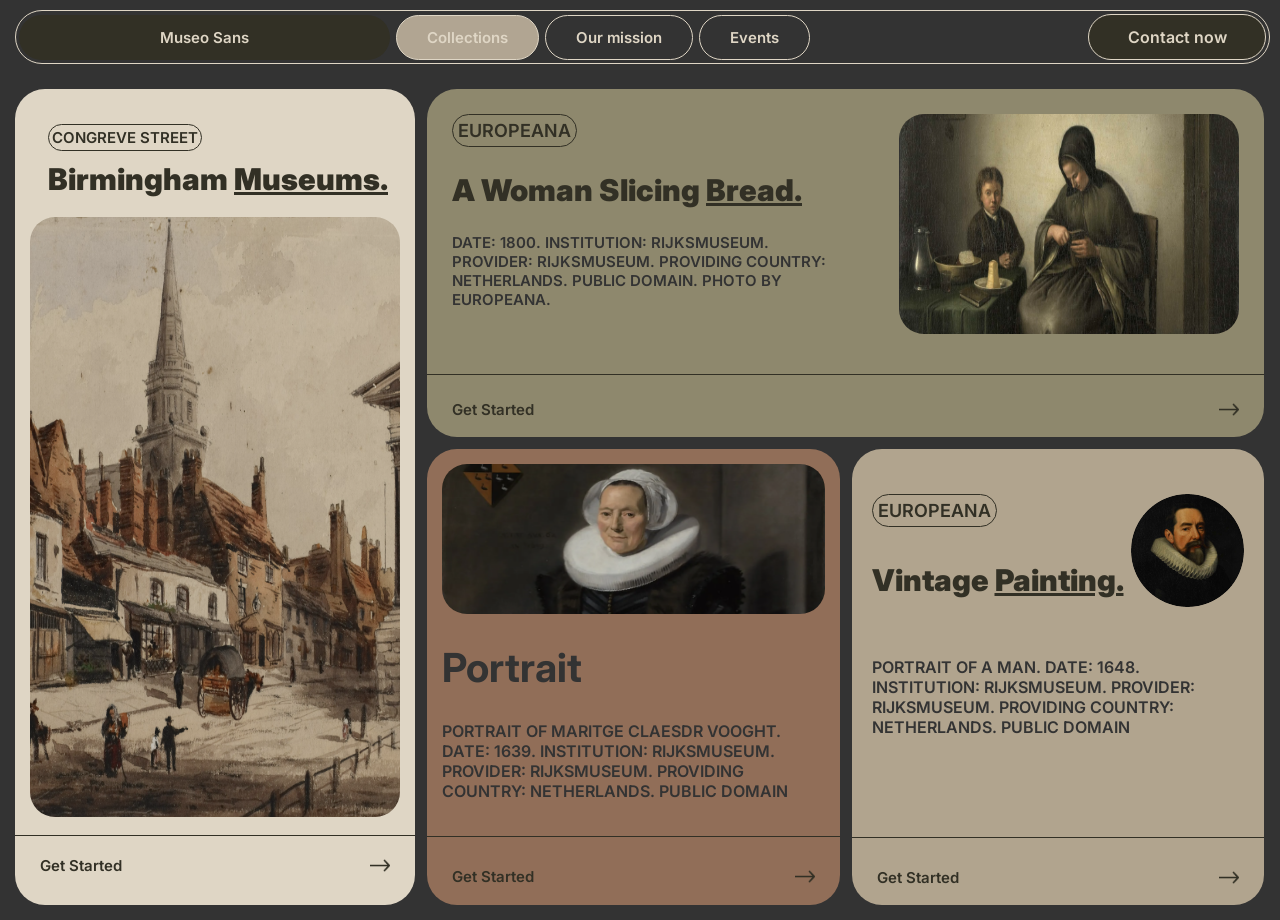
==== flexbox/F1-Module-test/f1-module-test/index.html @ c5e2706a "module test" ====
<!DOCTYPE html>
<html lang="en">
<head>
    <meta charset="UTF-8">
    <meta http-equiv="X-UA-Compatible" content="IE=edge">
    <meta name="viewport" content="width=device-width, initial-scale=1.0">
    <title>Module Test</title>
    <link rel="stylesheet" href="./style.css">
</head>
<body>
    <nav class="navbar">
        <div class="left-nav">
            <span class="item1">Museo Sans</span>
            <div class="item2">Collections</div>
            <div class="item3">Our mission</div>
            <div class="item3">Events</div>

        </div>
        <div class="right-nav">
            <div>Contact now</div>
        </div>
    </nav>
    <section class="container">
        <div class="sidebar">
            <span>CONGREVE STREET</span>
            <h2>Birmingham </h2>
            <div id="img">
                <img id="img1" src="./sidebar.png" alt="painting">
            </div>
            <div class="line"></div>
            <div class="mid-div">
                <span>Get Started</span>
                <img  src="./Arrow 1.png" alt="">
            </div>
        </div>
        <div class="content1">
            <div class="content1-one">
                <div class="content1-two">
                    <span>EUROPEANA</span>
                    <h2>A Woman Slicing </h2>
                    <p>DATE: 1800. INSTITUTION: RIJKSMUSEUM. PROVIDER: RIJKSMUSEUM. PROVIDING COUNTRY: NETHERLANDS. PUBLIC DOMAIN. PHOTO BY EUROPEANA.</p>
                </div>
                <div id="img-two" >
                    <img id="img2" src="./content1.png" alt="women">
                </div>
                
            </div>
            <div class="line">
            </div>
            <div class="mid-div">
                <span>Get Started</span>
                <img src="./Arrow 1.png" alt="">
            </div>
        </div>
        <div class="content2">
            <div class="content2-one">
                <div id="img-three">
                    <img id="img3" src="./content2.png" alt="">
                </div>
                <h1 id="h1">Portrait</h1>               
                <p>PORTRAIT OF MARITGE CLAESDR VOOGHT. DATE: 1639. INSTITUTION: RIJKSMUSEUM. PROVIDER: RIJKSMUSEUM. PROVIDING COUNTRY: NETHERLANDS. PUBLIC DOMAIN</p>
            </div>
            <div class="line"></div>
            <div class="mid-div">
                <span>Get Started</span>
                <img src="./Arrow 1.png" alt="">
            </div>
        </div>
        <div class="content3">
            <div class="content3-one">
                <div class="content3-one-inner">
                    <span>EUROPEANA</span>
                    <h1>Vintage  </h1>  
                </div>
                <div id="img-four">
                    <img id="img4" src="./content3.png" alt="man">
                </div>
               
            </div>
            <p>PORTRAIT OF A MAN. DATE: 1648. INSTITUTION: RIJKSMUSEUM. PROVIDER: RIJKSMUSEUM. PROVIDING COUNTRY: NETHERLANDS. PUBLIC DOMAIN</p>
            <div class="line"></div>
            <div class="mid-div">
                <span>Get Started</span>
                <img src="./Arrow 1.png" alt="">
            </div>
        </div>  
    </section>
    
</body>
</html>
---- flexbox/F1-Module-test/f1-module-test/style.css ----
@import url('https://fonts.googleapis.com/css2?family=Inter:wght@100;200;300;400;500;600&family=Montserrat&display=swap');

*{
    margin:0;
    padding: 0;
}
body{
    font-family: 'Inter', sans-serif;
    background: #333333;
}
.navbar{
    margin:10px 10px 10px 15px;
    display: flex;
    justify-content: space-between;
    align-items: center;
   
    border:1px solid #DFD6C5;
    border-radius:36px;
}
.left-nav{ 
    display: flex;
    align-items: center; 
}
.left-nav span{
    margin:3px;
    background: #323025;
    color: #DFD6C5;
    font-size: 15px;
    padding:12px 30px;
    border:1px solid #DFD6C5;
    border-radius: 40px;
    font-weight: 600;
}


.left-nav div{
    margin:3px;
    background: #333333;
    color: #DFD6C5;
    font-size: 15px;
    padding:12px 30px;
    border:1px solid #DFD6C5;
    border-radius: 40px;
    font-weight: 600;
    transition: 0.3s ease-in-out;
    
}
.left-nav .item-2{
    background-color: #B1A592;
}
.right-nav{
    margin:3px;
    background: #323025;
    color: #DFD6C5;
    font-size: 15x;
    padding:12px 3vw;
    border:1px solid #DFD6C5;
    border-radius: 40px;
    font-weight: 600;
    transition: 0.3s ease-in-out;
}
.navbar .item1{
    border:none;
    padding: 13px 11vw;
}


.container{
    display:grid;
    grid-template-columns: 32% 33% 33%;
    grid-template-rows: 0.8fr 1.1fr;
    gap:12px 12px;
    padding:15px;

}
.sidebar{
    display:flex;
    flex-direction: column;
    gap:10px;
    background:#DFD6C5;
    grid-column:1/2;
    grid-row: 1/3;
    border-radius: 30px;
     
}
.sidebar >span{
    padding:3px;
    color:#323025;
    font-size: 15px;
    font-weight: 600;
    border:1.5px solid #323025;
    margin:35px 0px 0px 33px;
    border-radius: 25px;
    align-self: start;
}
.sidebar h2{
    color: #323025;
    font-size: 30px;
    font-weight: 1000;
    margin-left: 33px;
    width:fit-content;
    align-self: start;
}
.sidebar>h2::after {
    content: 'Museums.';
    text-decoration: underline;
}
.sidebar >#img{
    display:block;
    overflow: hidden;
    margin:10px 15px 8px 15px;
    height:600px;
    border-radius: 25px;
   
}
#img1{
    width:100%;
    height:100%;
    transition: 0.4s ease-in-out;
}
.line{
   background-color: #323025;
    width:100%;
    height:1px;
    padding:0px;
    margin:none;
}
.mid-div{
    display:flex;
    justify-content: space-between;
    align-items: center;
    padding:10px;
    margin:0px 15px 8px 15px;
} 

.mid-div >span{
    color: #323025;
    font-weight: 600;
    font-size:15px;
}
.mid-div >img{
    width:20px;
}
.content1{
    background: #8E886D;
    grid-column:2/4;
    grid-row: 1/2;
    display:flex;
    flex-direction: column;
    gap:15px;
    border-radius:30px;
}
.content1-one{
    display:flex;
    gap:45px;
    padding:25px;
}
.content1-two{
   
    display:flex;
    flex-direction: column;
    gap:25px;
   
}
.content1-two >span{

    padding:5px;
    color:#323025;
    font-size: 18px;
    border:1.5px solid #323025;
    font-weight: 600;
    border-radius: 25px;
    align-self: start;
}
.content1-two> h2{
    color: #323025;
    font-size: 30px;
    font-weight: 1000;
    align-self: start;
}
.content1-two>h2::after {
    content: 'Bread.';
    text-decoration: underline;
}
.content1-one > #img-two{
 
 overflow: hidden;
 width:960px;  
 height:220px;
 border-radius: 25px;
}
#img2{
    width:100%;
    height:100%;
    transition: 0.3s ease-in-out;
}
.content1-two>p{
    color: rgba(51, 51, 51, 1);
    font-weight: 600;
    font-size: 15px;
}
.content2{
    background: #916E58;
    grid-column:2/3;
    grid-row: 2/3;
    display:flex;
    flex-direction: column;
    border-radius: 30px;
    gap:20px;  
}
.content2-one{
    display:flex;
    flex-direction: column;
    padding:15px;
    gap:29px;

}
.content2-one>#img-three{
    overflow: hidden;
    width:100%;
    height:150px;
    border-radius:25px;
    
}
#img3{
    width:100%;
    height:100%;
    transition: 0.3s ease-in-out;
}
.content2-one>h1{
    font-size: 40px;
    font-weight:700;
    border-bottom: 0px solid #333333;
    align-self: start;
    position:relative;
    color:#333333;
}
.content2-one>p{
    color: #333333;
    font-weight: 600;
    font-size: 16px;
}
.content3{
   
    background: #B1A48E;
    grid-column:3/4;
    grid-row: 2/3;
    display:flex;
    flex-direction: column;
    border-radius: 30px;
    gap:20px;  
    padding-top:25px;
}
.content3>.content3-one{
    display:flex;
    justify-content: space-between;
    padding:20px;
}
.content3-one-inner{
display:flex;
flex-direction: column;
gap:35px;
}
.content3-one-inner>span{
    padding:5px;
    color:#323025;
    font-size: 18px;
    border:1.5px solid #323025;
    font-weight: 600;
    border-radius: 25px;
    align-self: start;
    
}
.content3-one-inner> h1{
    color: #323025;
    font-size: 30px;
    font-weight: 1000;
    align-self: start;

}

.content3-one-inner>h1::after {
    content: 'Painting.';
    text-decoration: underline;
}
.content3-one> #img-four{
    overflow: hidden;
    width: 113px; 
    height: 113px; 
    border-radius:56px;
}
#img4{
    width:100%; 
    height:100%;   
transition: 0.4s ease-in-out;

}
.content3>p{
    padding:10px 20px 80px 20px;
    color: #333333;
    font-weight: 600;
    font-size: 16px;
}
.navbar .item2{
    background-color: #B1A592;
 }

/*hover*/



.sidebar:hover #img1{
   transform: scale(1.1);
}
.content1:hover #img2{
   transform: scale(1.1);
}
.content2:hover #img3{ 
   transform: scale(1.1);
}


#h1::after {
        content: "";
        position: absolute;
        bottom: 0;
        left: 0;
        width: 0%;
        border-bottom: 4px solid #333333;
        transition: 0.4s;
}
.content2:hover #h1::after{
    width: 100% ;
}   

.content3:hover #img4{  
    transform: scale(1.1);
 }
.left-nav >div:hover {
    background-color:#B1A592;
    color:#333333;
    transform: scale(1.1);
 }
 .right-nav:hover{
    background-color:#B1A592;
    color:#333333;
    transform: scale(1.1);
 }

 /*responsive*/
 
 @media Screen and (max-width: 840px) {   

    .item2, .item3{
        display: none;
    }
    .container{
        display: grid;
        grid-template-columns: 1fr 1fr;
        grid-template-rows: 0.5fr 0.3fr 0.5fr;
        grid-template-areas: 
        "sidebar sidebar"
        "content1 content1"
        "content2 content3";
    }
    .sidebar{
        grid-area: sidebar;
        
       }
       .content1{
        grid-area: content1;
        
       }
       .content2{
        grid-area: content2;
        
       }

       .content3{
        grid-area: content3;
       
       }
}
@media Screen and  (max-width:540px) {   
   .container{
    display: grid;
    grid-template-columns: 1fr;
    grid-template-rows: 1fr 0.5fr 0.5fr 0.5fr;
    grid-template-areas: 
    "sidebar"
    "content1"
    "content2"
    "content3";
   }
   .item2, .item3{
    display: none;
   }

   .sidebar{
    grid-area: sidebar;
    width:90vw;  
   }
   .content1{
    grid-area: content1;
    width:90vw; 
   }
   .content2{
    grid-area: content2;
    width:90vw; 
   }
   .content3{
    grid-area: content3;
    width:90vw; 
   }

    .content1-one{
        display:flex;
        flex-direction: column;
        gap:30px;
        padding:25px;
    }
    .content1-one > #img-two{
     overflow: hidden;
     width:85vw;  
     height:220px;
     border-radius: 15px;
    }
    #img2{
       
        transition: 0.3s ease-in-out;
    }
}
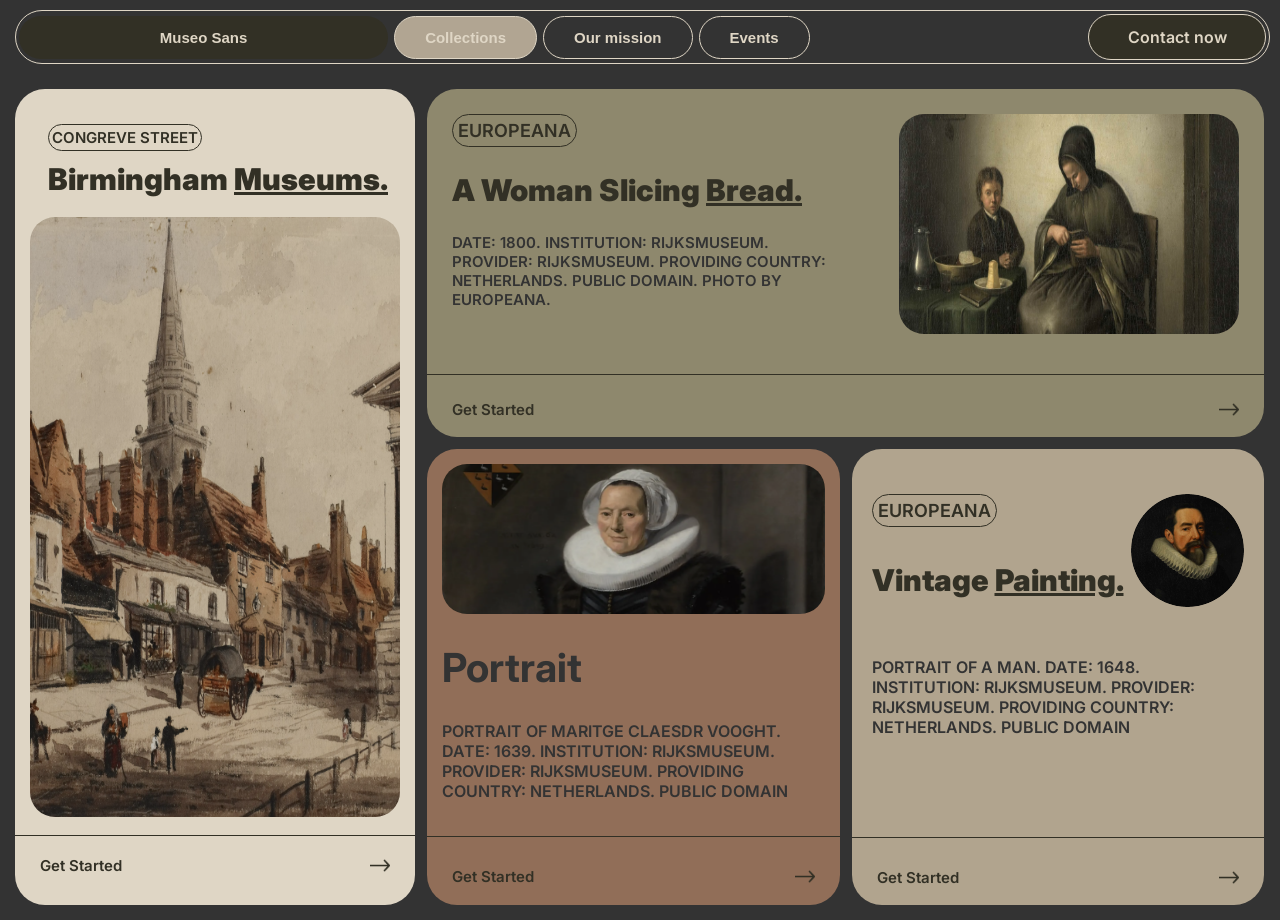
==== commit d3a05d88: "submitting code-Mon Jul 24 2023 13:08:21 GMT+0530 (India Standard Time)" ====
--- a/flexbox/F1-Module-test/f1-module-test/index.html
+++ b/flexbox/F1-Module-test/f1-module-test/index.html
@@ -10,10 +10,10 @@
 <body>
     <nav class="navbar">
         <div class="left-nav">
-            <span class="item1">Museo Sans</span>
-            <div class="item2">Collections</div>
-            <div class="item3">Our mission</div>
-            <div class="item3">Events</div>
+            <button class="item1">Museo Sans</button>
+            <button class="item2 left-button">Collections</button>
+            <button class="item3 left-button">Our mission</button>
+            <button class="item3 left-button">Events</button>
 
         </div>
         <div class="right-nav">
--- a/flexbox/F1-Module-test/f1-module-test/style.css
+++ b/flexbox/F1-Module-test/f1-module-test/style.css
@@ -21,7 +21,7 @@
     display: flex;
     align-items: center; 
 }
-.left-nav span{
+.left-nav .item1{
     margin:3px;
     background: #323025;
     color: #DFD6C5;
@@ -33,7 +33,7 @@
 }
 
 
-.left-nav div{
+.left-nav .left-button{
     margin:3px;
     background: #333333;
     color: #DFD6C5;
@@ -336,7 +336,7 @@
 .content3:hover #img4{  
     transform: scale(1.1);
  }
-.left-nav >div:hover {
+.left-nav >.left-button:hover {
     background-color:#B1A592;
     color:#333333;
     transform: scale(1.1);
